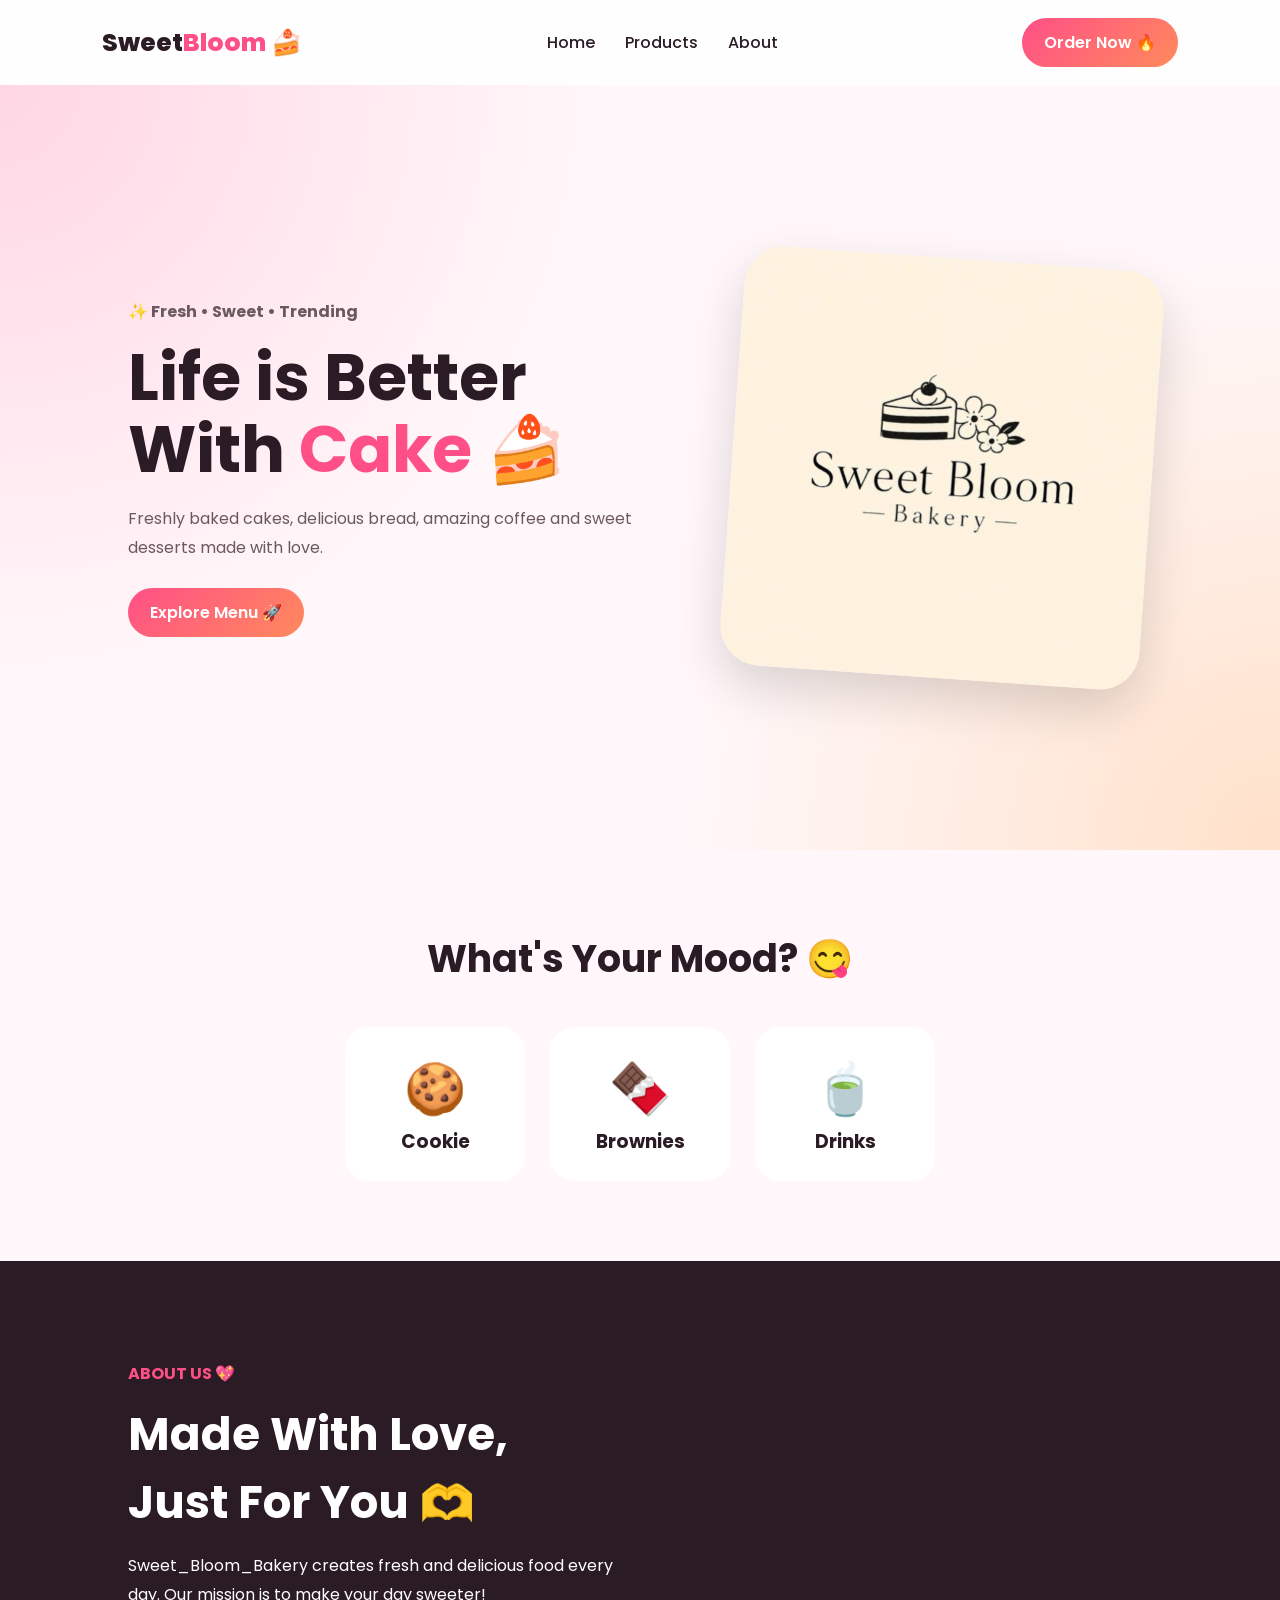
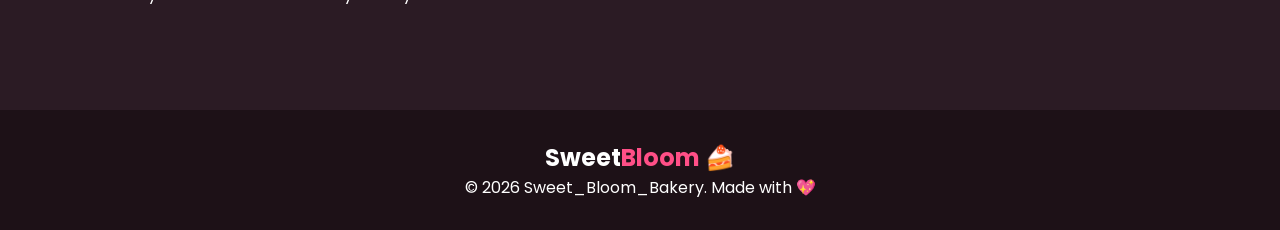
==== index.html @ 2e3ecde7 "Add files via upload" ====
<!DOCTYPE html>
<html lang="en">
<head>
    <meta charset="UTF-8">
    <meta name="viewport" content="width=device-width, initial-scale=1.0">
    <title>Sweet_Bloom_Bakery</title>
    <link rel="stylesheet" href="style.css">
</head>

<body>

<nav aria-label="Main navigation">
    <div class="logo">Sweet<span>Bloom</span> 🍰</div>

    <div class="nav-links">
        <a href="index.html">Home</a>
        <a href="product.html">Products</a>
        <a href="#about">About</a>
    </div>

    <a href="product.html" class="btn">Order Now 🔥</a>
</nav>


<section class="hero">

    <div class="hero-text">
        <p class="tag">✨ Fresh • Sweet • Trending</p>

        <h1>Life is Better<br>With <span>Cake 🍰</span></h1>

        <p>
            Freshly baked cakes, delicious bread,
            amazing coffee and sweet desserts made with love.
        </p>

        <br>

        <a href="product.html" class="btn">
            Explore Menu 🚀
        </a>
    </div>


    <div class="hero-image">
        <img src="images/Logo.jpg" alt="Freshly baked chocolate cake">
    </div>

</section>


<section class="categories">

    <h2>What's Your Mood? 😋</h2>

    <div class="category-box">

        <a href="product.html#cookies" class="category">
            <div>🍪</div>
            <h3>Cookie</h3>
        </a>

        <a href="product.html#brownies" class="category">
            <div>🍫</div>
            <h3>Brownies</h3>
        </a>

        <a href="product.html#drinks" class="category">
            <div>🍵</div>
            <h3>Drinks</h3>
        </a>

        <!-- <a href="product.html#jar" class="category">
            <div>🫙</div>
            <h3>Sweet Jar</h3>
        </a> -->

    </div>

</section>


<section class="about" id="about">

    <div>
        <p class="tag">ABOUT US 💖</p>

        <h2>Made With Love,<br>Just For You 🫶</h2>

        <p>
            Sweet_Bloom_Bakery creates fresh and delicious food
            every day. Our mission is to make your day sweeter!
        </p>
    </div>

</section>


<footer>
    <h2>Sweet<span>Bloom</span> 🍰</h2>
    <p>© 2026 Sweet_Bloom_Bakery. Made with 💖</p>
</footer>

</body>
</html>
---- style.css ----
@import url('https://fonts.googleapis.com/css2?family=Poppins:wght@400;500;600;700;800&display=swap');

* {
    margin: 0;
    padding: 0;
    box-sizing: border-box;
}

html {
    scroll-behavior: smooth;
}

body {
    font-family: 'Poppins', sans-serif;
    background: #fff7f9;
    color: #2b1b24;
}

/* ================= NAVBAR ================= */

nav {
    padding: 18px 8%;
    display: flex;
    justify-content: space-between;
    align-items: center;

    background: rgba(255, 255, 255, 0.85);
    backdrop-filter: blur(15px);

    position: sticky;
    top: 0;
    z-index: 100;
}

.logo {
    font-size: 25px;
    font-weight: 800;
}

.logo span,
footer span {
    color: #ff4f87;
}

.nav-links {
    display: flex;
    gap: 30px;
}

.nav-links a {
    text-decoration: none;
    color: #2b1b24;
    font-weight: 500;
}

.nav-links a:hover {
    color: #ff4f87;
}

/* BUTTON */

.btn {
    display: inline-block;

    padding: 12px 22px;

    border-radius: 50px;

    background: linear-gradient(135deg, #ff4f87, #ff8a5c);

    color: white;

    text-decoration: none;

    border: none;

    font-weight: 600;

    cursor: pointer;

    transition: 0.3s;
}

.btn:hover {
    transform: scale(1.05);
}

.btn:focus-visible,
.detail-btn:focus-visible,
.back:focus-visible {
    outline: 3px solid #2b1b24;
    outline-offset: 3px;
}

/* ================= HERO ================= */

.hero {
    min-height: 85vh;

    padding: 70px 10%;

    display: flex;

    align-items: center;

    justify-content: space-between;

    gap: 50px;

    background:
        radial-gradient(circle at top left, #ffd6e4, transparent 40%),
        radial-gradient(circle at bottom right, #ffe1c9, transparent 40%);
}

.hero-text {
    max-width: 550px;
}

.tag {
    color: #ff4f87;
    font-weight: 700;
    margin-bottom: 15px;
}

.hero h1 {
    font-size: 65px;
    line-height: 1.1;
    margin-bottom: 20px;
}

.hero h1 span {
    color: #ff4f87;
}

.hero-text p {
    line-height: 1.8;
    color: #6b5960;
}

.hero-image {
    width: 420px;
    height: 420px;
}

.hero-image img {
    width: 100%;
    height: 100%;

    object-fit: cover;

    border-radius: 40px;

    transform: rotate(4deg);

    box-shadow: 0 20px 50px rgba(0,0,0,0.15);
}

/* ================= CATEGORY ================= */

.categories {
    padding: 80px 10%;
    text-align: center;
}

.categories h2 {
    font-size: 38px;
    margin-bottom: 40px;
}

.category-box {
    display: flex;
    justify-content: center;
    gap: 25px;
    flex-wrap: wrap;
}

.category {
    width: 180px;

    padding: 25px;

    background: white;

    border-radius: 25px;

    text-decoration: none;

    color: #2b1b24;

    transition: 0.3s;
}

.category div {
    font-size: 50px;
}

.category:hover {
    transform: translateY(-10px) rotate(-2deg);

    box-shadow: 0 15px 30px rgba(255,79,135,0.2);
}

/* ================= PRODUCT PAGE ================= */

.products-page {
    padding: 80px 10%;
}

.page-title {
    text-align: center;
    margin-bottom: 60px;
}

.page-title h1 {
    font-size: 45px;
}

.products-page > h2 {
    margin: 50px 0 25px;
    font-size: 30px;
}

.products {
    display: flex;
    flex-wrap: wrap;
    gap: 30px;
}

.product-card {
    width: min(100%, 280px);

    background: white;

    border-radius: 25px;

    overflow: hidden;

    transition: 0.3s;
}

.product-card:hover {
    transform: translateY(-10px);

    box-shadow: 0 20px 40px rgba(0,0,0,0.12);
}

.product-card img {
    width: 100%;
    height: 220px;

    object-fit: cover;
}

.product-info {
    padding: 20px;
}

.product-info p {
    font-size: 13px;
    color: #777;
    margin: 10px 0;
}

.product-info h4 {
    color: #ff4f87;
    font-size: 20px;
    margin-bottom: 15px;
}

.product-info h3 {
    min-height: 48px;
}

.product-info p {
    min-height: 42px;
}

.detail-btn {
    display: inline-block;

    padding: 10px 18px;

    border-radius: 30px;

    background: #fff0f5;

    color: #ff4f87;

    text-decoration: none;

    font-weight: 600;
}

.detail-btn:hover {
    background: #ff4f87;
    color: white;
}

/* ================= DETAIL PAGE ================= */

.detail-page {
    min-height: 80vh;

    padding: 80px 10%;

    display: flex;

    align-items: center;

    justify-content: center;

    gap: 70px;
}

.detail-image {
    width: 450px;
}

.detail-image img {
    width: 100%;

    border-radius: 35px;

    box-shadow: 0 20px 50px rgba(0,0,0,0.15);
}

.detail-info {
    max-width: 500px;
}

.detail-info h1 {
    font-size: 45px;
    margin-bottom: 15px;
}

.detail-info h2 {
    color: #ff4f87;
    margin-bottom: 20px;
}

.detail-info > p {
    line-height: 1.8;
    color: #666;
}

.detail-box {
    background: white;

    padding: 20px;

    border-radius: 20px;

    margin: 25px 0;
}

.detail-box p {
    margin: 10px 0;
}

.back {
    display: inline-block;
    margin-top: 25px;
    text-decoration: none;
    color: #ff4f87;
    font-weight: 600;
}

/* ================= ABOUT ================= */

.about {
    padding: 100px 10%;

    background: #2b1b24;

    color: white;
}

.about h2 {
    font-size: 45px;
    margin: 15px 0;
}

.about > div > p:last-child {
    max-width: 500px;
    line-height: 1.8;
}

/* ================= FOOTER ================= */

footer {
    text-align: center;

    padding: 30px;

    background: #1d1117;

    color: white;
}

/* ================= MOBILE ================= */

@media (max-width: 768px) {

    nav {
        padding: 15px 5%;
    }

    .nav-links {
        display: none;
    }

    .hero {
        flex-direction: column;

        text-align: center;

        padding: 60px 7%;
    }

    .hero h1 {
        font-size: 45px;
    }

    .hero-image {
        width: 300px;
        height: 300px;
    }

    .detail-page {
        flex-direction: column;

        padding: 50px 7%;
    }

    .detail-image {
        width: 100%;
    }

    .detail-info h1 {
        font-size: 35px;
    }

    .products {
        justify-content: center;
    }
}
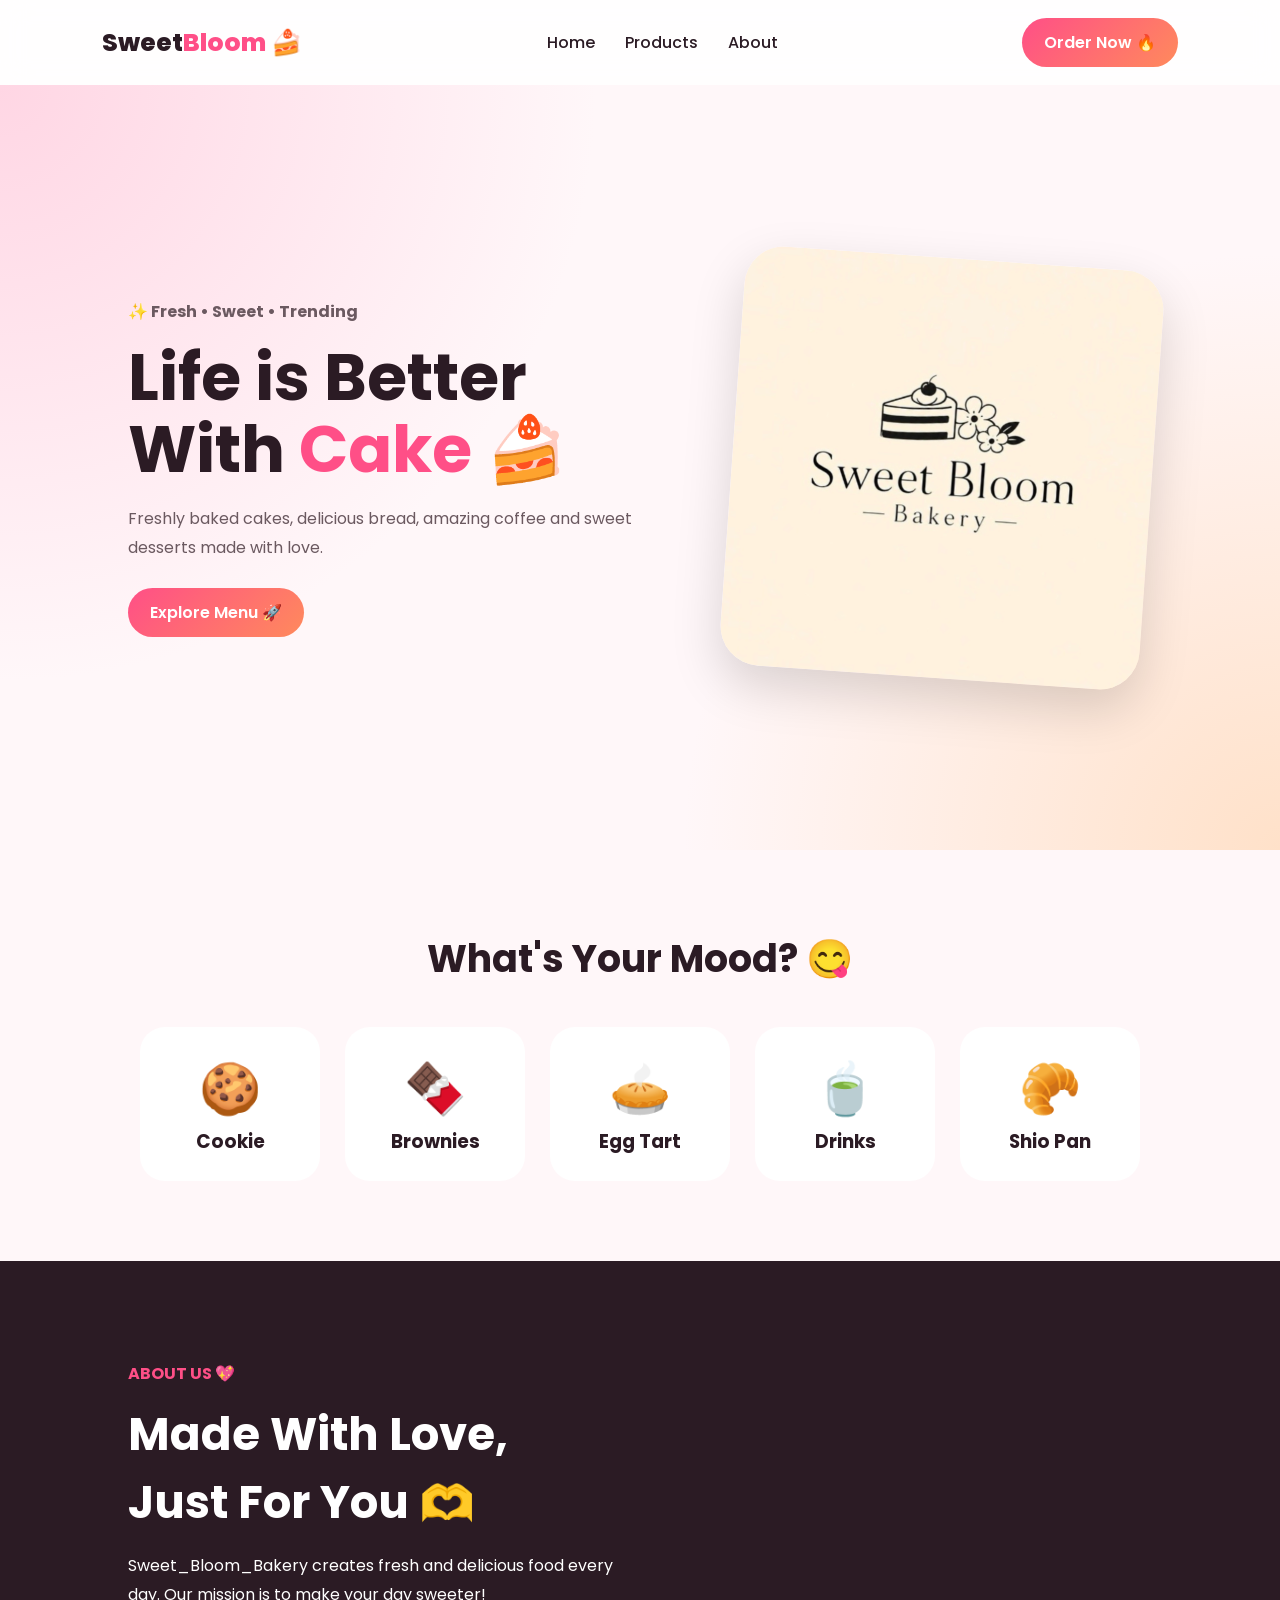
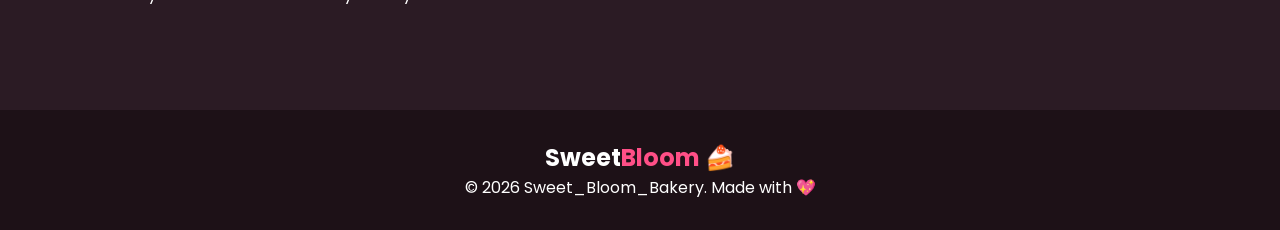
==== commit d594c1ab: "Add Egg Tart and Shio Pan links to index.html" ====
--- a/index.html
+++ b/index.html
@@ -65,15 +65,20 @@
             <h3>Brownies</h3>
         </a>
 
+        <a href="product.html#egg-tart" class="category">
+            <div>🥧</div>
+            <h3>Egg Tart</h3>
+        </a>
+
         <a href="product.html#drinks" class="category">
             <div>🍵</div>
             <h3>Drinks</h3>
         </a>
 
-        <!-- <a href="product.html#jar" class="category">
-            <div>🫙</div>
-            <h3>Sweet Jar</h3>
-        </a> -->
+        <a href="product.html#shio-pan" class="category">
+            <div>🥐</div>
+            <h3>Shio Pan</h3>
+        </a>
 
     </div>
 
@@ -102,4 +107,4 @@
 </footer>
 
 </body>
-</html>+</html>
--- a/style.css
+++ b/style.css
@@ -357,6 +357,45 @@
     margin: 10px 0;
 }
 
+.drink-options {
+    background: #fff0f5;
+    border: 1px solid #ffd5e3;
+    padding: 20px;
+    border-radius: 20px;
+    margin: 25px 0;
+}
+
+.drink-options h2 {
+    color: #ff4f87;
+    font-size: 22px;
+    margin-bottom: 15px;
+}
+
+.option-group {
+    padding: 12px 0;
+    border-top: 1px solid #ffd5e3;
+}
+
+.option-group:first-of-type {
+    border-top: 0;
+}
+
+.option-group h3 {
+    font-size: 15px;
+    margin-bottom: 5px;
+}
+
+.option-group p {
+    color: #6b5960;
+    font-size: 14px;
+    line-height: 1.9;
+}
+
+.option-group span {
+    color: #ff4f87;
+    font-weight: 600;
+}
+
 .back {
     display: inline-block;
     margin-top: 25px;
@@ -365,6 +404,23 @@
     font-weight: 600;
 }
 
+.telegram-btn {
+    display: inline-block;
+    margin: 25px 0 0 16px;
+    padding: 10px 18px;
+    border-radius: 30px;
+    background: #2aabee;
+    color: white;
+    text-decoration: none;
+    font-weight: 600;
+    transition: 0.3s;
+}
+
+.telegram-btn:hover {
+    background: #168bd0;
+    transform: translateY(-2px);
+}
+
 /* ================= ABOUT ================= */
 
 .about {
@@ -440,7 +496,11 @@
         font-size: 35px;
     }
 
+    .telegram-btn {
+        margin-left: 0;
+    }
+
     .products {
         justify-content: center;
     }
-}+}
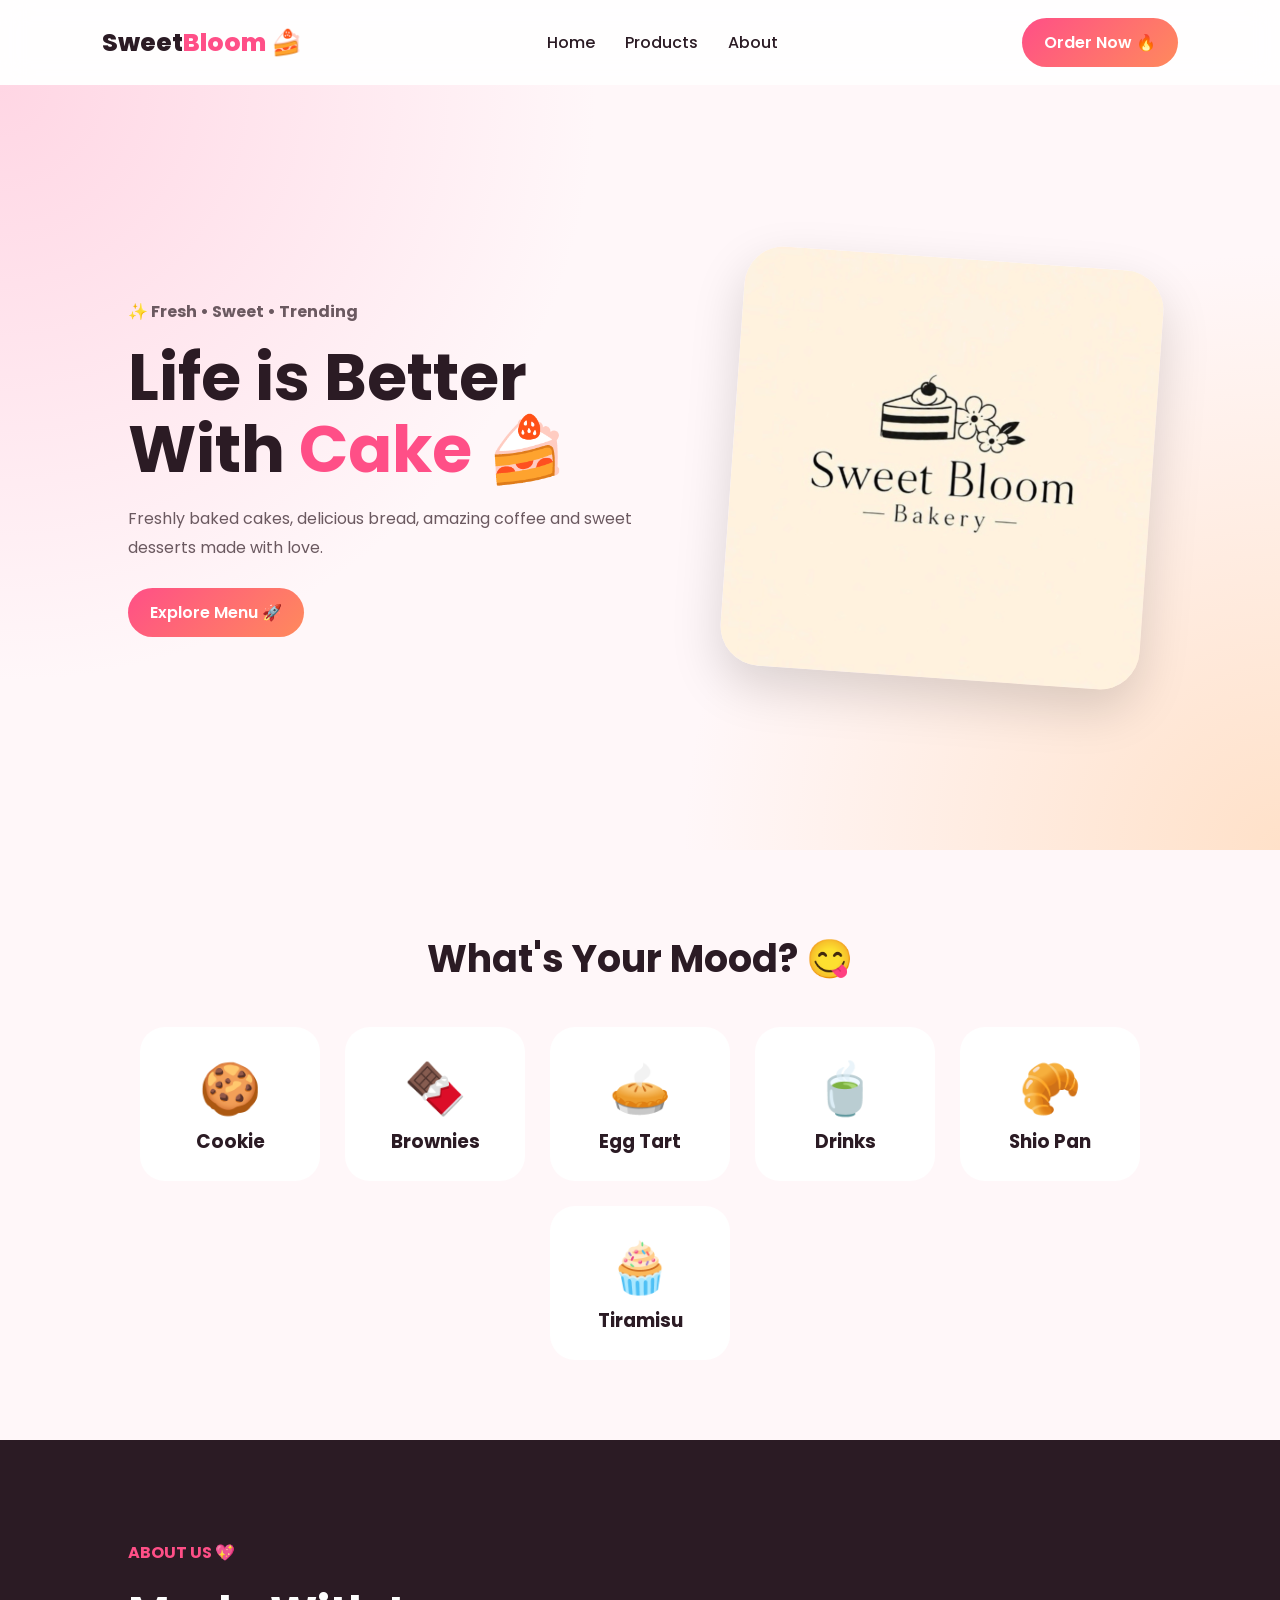
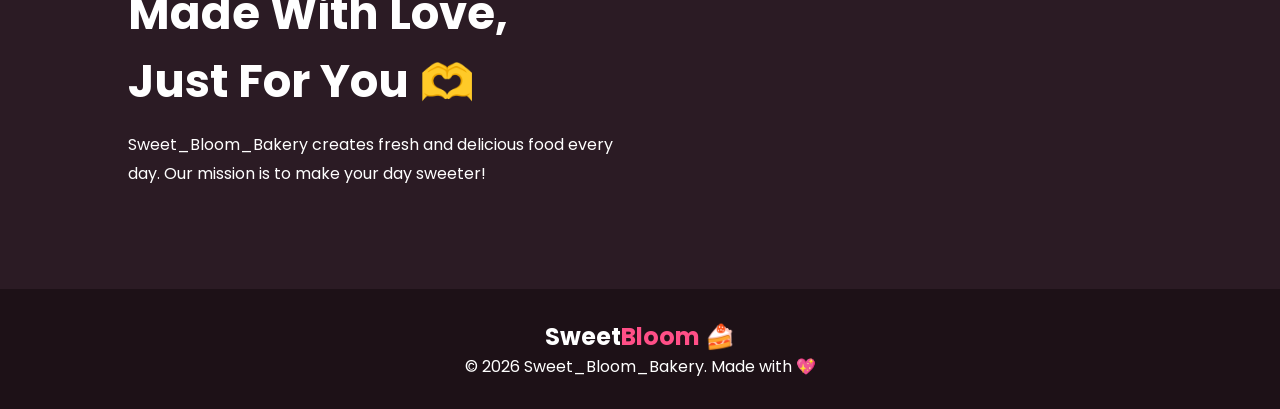
==== commit c57ac527: "Add Tiramisu link to product section" ====
--- a/index.html
+++ b/index.html
@@ -80,6 +80,11 @@
             <h3>Shio Pan</h3>
         </a>
 
+        <a href="product.html#classic-tiramisu" class="category">
+            <div>🧁</div>
+            <h3>Tiramisu</h3>
+        </a>
+
     </div>
 
 </section>
